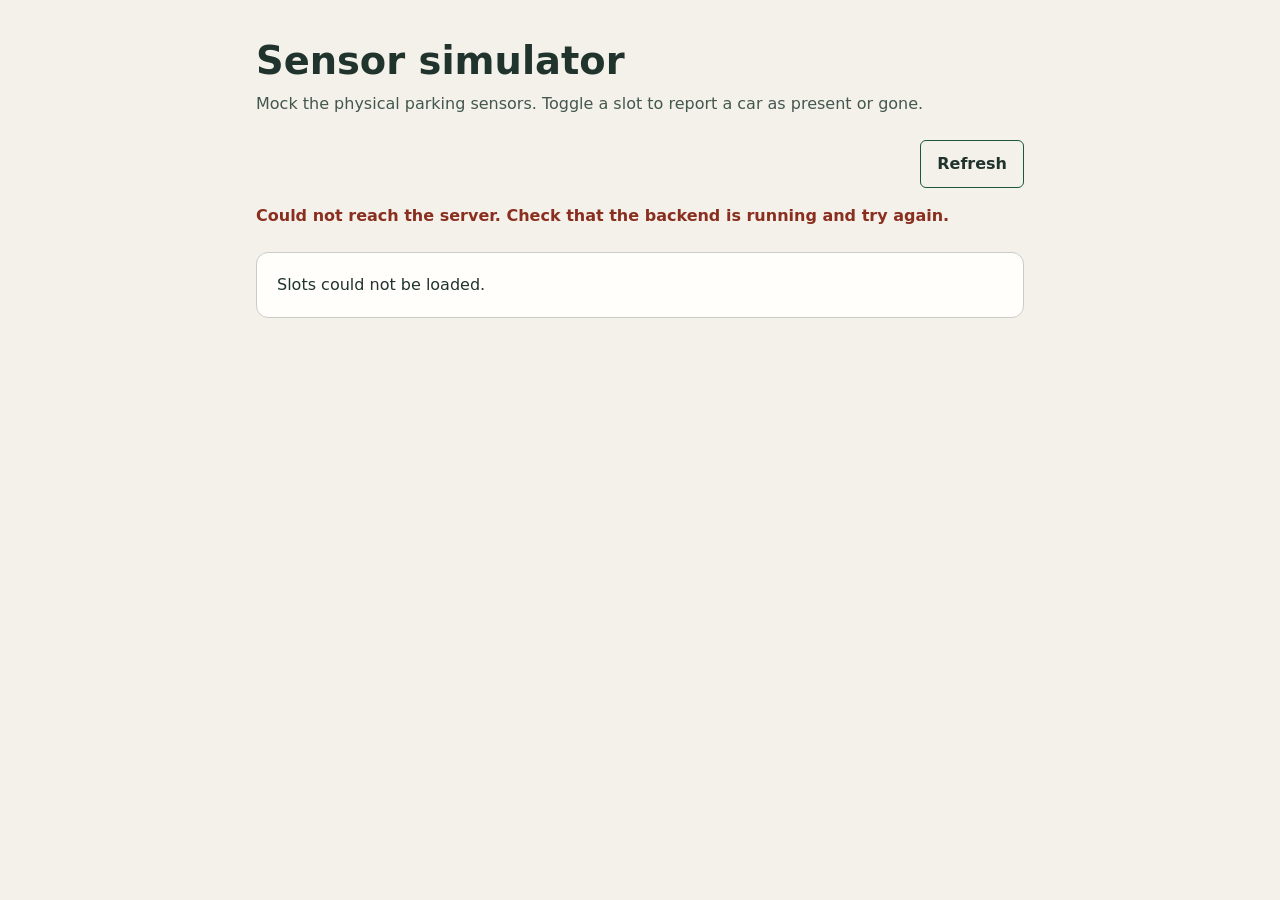
==== frontend/sensor/index.html @ ff9d5965 "Split into backend/ and frontend/, add guard login, sensor simulator and static hosting Co-Authored-" ====
<!doctype html>
<html lang="en">
<head>
  <meta charset="utf-8">
  <meta name="viewport" content="width=device-width, initial-scale=1">
  <title>Sensor simulator</title>
  <link rel="stylesheet" href="../shared/style.css">
  <style>
    main { width: min(100% - 2rem, 48rem); }
    .toolbar { display: flex; flex-wrap: wrap; align-items: center; justify-content: space-between; gap: .75rem; margin-top: 1.5rem; }
    .toolbar .note { margin: 0; }
    .floor { margin-top: 1.5rem; }
    .floor h2 { margin: 0 0 .5rem; font-size: 1.15rem; }
    .slot-list { list-style: none; margin: 0; padding: 0; display: grid; gap: .6rem; }
    .slot { display: flex; flex-wrap: wrap; align-items: center; justify-content: space-between; gap: .75rem; padding: .9rem 1rem; border: 1px solid var(--line); border-radius: 12px; background: var(--panel); }
    .slot-info { min-width: 0; }
    .slot-name { margin: 0; font-weight: 650; }
    .slot-meta { margin: .2rem 0 0; color: var(--muted); font-size: .95rem; }
    .slot-actions { display: flex; align-items: center; gap: .75rem; }
    .status { font-weight: 650; }
    .slot button { min-width: 10rem; }
    .panel p { margin: 0; }
    .loading, .empty, .error { text-align: left; }
  </style>
</head>
<body>
  <main>
    <h1>Sensor simulator</h1>
    <p class="intro">Mock the physical parking sensors. Toggle a slot to report a car as present or gone.</p>

    <div class="toolbar">
      <p class="note" id="updated" aria-live="polite"></p>
      <button type="button" class="secondary" id="refresh">Refresh</button>
    </div>

    <div id="message" class="message" role="alert" hidden></div>
    <p id="status" class="panel loading" role="status">Loading slots...</p>
    <div id="floors"></div>
  </main>
  <script src="../config.js"></script>
  <script src="../shared/api.js"></script>
  <script src="sensor.js"></script>
</body>
</html>
---- frontend/shared/style.css ----
:root {
  color-scheme: light;
  font: 16px/1.5 system-ui, sans-serif;
  color: #20342d;
  background: #f3f1e9;
  --ink: #20342d;
  --muted: #43574f;
  --line: #c9cec4;
  --panel: #fffefa;
  --green: #1e5541;
  --focus: #9b5a22;
  --error: #8a2f20;
}
* { box-sizing: border-box; }
body { margin: 0; min-height: 100vh; }
main { width: min(100% - 2rem, 28rem); margin: 0 auto; padding: 2.5rem 0; }
h1 { margin: 0; font-size: clamp(1.8rem, 7vw, 2.4rem); line-height: 1.1; }
p { margin: .6rem 0 0; }
a { color: #174a39; }
.intro, .note, .quiet { color: var(--muted); }
.panel { margin-top: 1.5rem; padding: 1.25rem; border: 1px solid var(--line); border-radius: 12px; background: var(--panel); }
label { display: block; margin-bottom: .35rem; font-weight: 650; }
input { width: 100%; min-height: 52px; padding: .65rem .75rem; border: 1px solid #87968e; border-radius: 6px; color: var(--ink); background: #fff; font: inherit; }
input:focus-visible, button:focus-visible, a:focus-visible { outline: 3px solid var(--focus); outline-offset: 3px; }
button { min-height: 48px; padding: .6rem 1rem; border: 1px solid var(--green); border-radius: 6px; color: #fff; background: var(--green); font: inherit; font-weight: 650; cursor: pointer; }
button.secondary { color: var(--ink); background: transparent; }
button:disabled { cursor: wait; opacity: .72; }
.message { margin: 1rem 0 0; color: var(--error); font-weight: 600; }
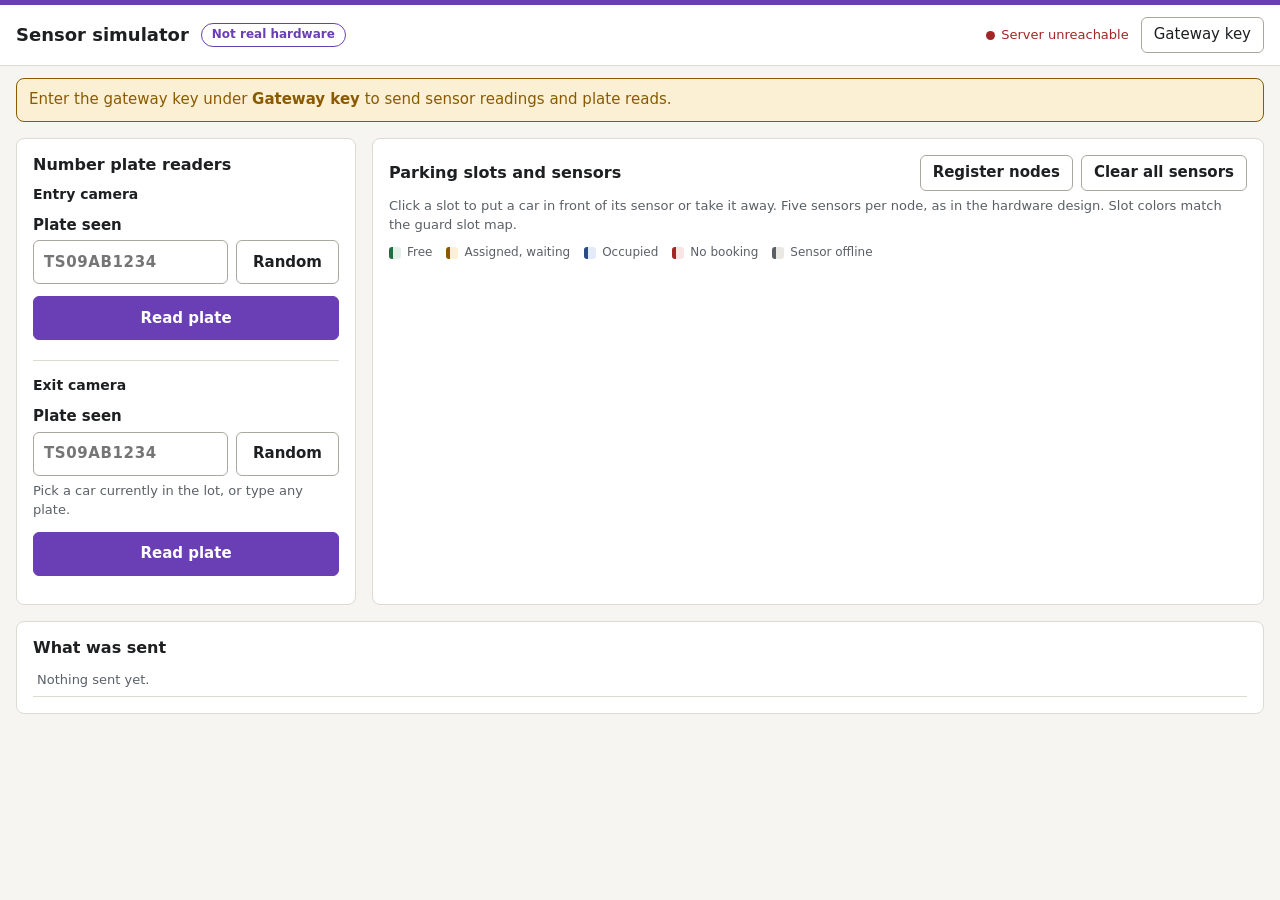
==== commit e91d68d5: "Restore old guard UI and sensor simulator in frontend/, add plate cameras, remembered plate and guar" ====
--- a/frontend/sensor/index.html
+++ b/frontend/sensor/index.html
@@ -4,39 +4,80 @@
   <meta charset="utf-8">
   <meta name="viewport" content="width=device-width, initial-scale=1">
   <title>Sensor simulator</title>
-  <link rel="stylesheet" href="../shared/style.css">
-  <style>
-    main { width: min(100% - 2rem, 48rem); }
-    .toolbar { display: flex; flex-wrap: wrap; align-items: center; justify-content: space-between; gap: .75rem; margin-top: 1.5rem; }
-    .toolbar .note { margin: 0; }
-    .floor { margin-top: 1.5rem; }
-    .floor h2 { margin: 0 0 .5rem; font-size: 1.15rem; }
-    .slot-list { list-style: none; margin: 0; padding: 0; display: grid; gap: .6rem; }
-    .slot { display: flex; flex-wrap: wrap; align-items: center; justify-content: space-between; gap: .75rem; padding: .9rem 1rem; border: 1px solid var(--line); border-radius: 12px; background: var(--panel); }
-    .slot-info { min-width: 0; }
-    .slot-name { margin: 0; font-weight: 650; }
-    .slot-meta { margin: .2rem 0 0; color: var(--muted); font-size: .95rem; }
-    .slot-actions { display: flex; align-items: center; gap: .75rem; }
-    .status { font-weight: 650; }
-    .slot button { min-width: 10rem; }
-    .panel p { margin: 0; }
-    .loading, .empty, .error { text-align: left; }
-  </style>
+  <link rel="stylesheet" href="sensor.css">
 </head>
 <body>
-  <main>
-    <h1>Sensor simulator</h1>
-    <p class="intro">Mock the physical parking sensors. Toggle a slot to report a car as present or gone.</p>
+  <header class="topbar">
+    <div class="brand">
+      <h1>Sensor simulator</h1>
+      <span class="badge">Not real hardware</span>
+    </div>
+    <div class="topbar-right">
+      <span id="conn" class="conn" data-state="connecting" role="status">Connecting...</span>
+      <button id="settings-btn" class="btn btn-quiet" type="button" aria-expanded="false" aria-controls="settings">Gateway key</button>
+    </div>
+  </header>
 
-    <div class="toolbar">
-      <p class="note" id="updated" aria-live="polite"></p>
-      <button type="button" class="secondary" id="refresh">Refresh</button>
+  <form id="settings" class="settings" hidden>
+    <div class="field">
+      <label for="gateway-key">Gateway key <span class="opt">same as PARKING_GATEWAY_KEY on the server</span></label>
+      <input id="gateway-key" type="password" autocomplete="off" placeholder="Required for sensors and cameras">
     </div>
+    <button class="btn" type="submit">Save</button>
+  </form>
 
-    <div id="message" class="message" role="alert" hidden></div>
-    <p id="status" class="panel loading" role="status">Loading slots...</p>
-    <div id="floors"></div>
+  <p id="key-notice" class="notice" hidden>
+    Enter the gateway key under <strong>Gateway key</strong> to send sensor readings and plate reads.
+  </p>
+
+  <main class="layout">
+    <section class="panel readers" aria-labelledby="readers-title">
+      <h2 id="readers-title">Number plate readers</h2>
+
+      <form id="reader-entry" class="reader" autocomplete="off">
+        <h3>Entry camera</h3>
+        <label for="entry-plate">Plate seen</label>
+        <div class="row">
+          <input id="entry-plate" required autocapitalize="characters" spellcheck="false" placeholder="TS09AB1234">
+          <button class="btn" type="button" data-random="entry-plate">Random</button>
+        </div>
+        <button class="btn btn-primary" type="submit">Read plate</button>
+        <div id="entry-result" class="result" aria-live="polite"></div>
+      </form>
+
+      <form id="reader-exit" class="reader" autocomplete="off">
+        <h3>Exit camera</h3>
+        <label for="exit-plate">Plate seen</label>
+        <div class="row">
+          <input id="exit-plate" required autocapitalize="characters" spellcheck="false" placeholder="TS09AB1234" list="parked-plates">
+          <datalist id="parked-plates"></datalist>
+          <button class="btn" type="button" data-random="exit-plate">Random</button>
+        </div>
+        <p class="hint">Pick a car currently in the lot, or type any plate.</p>
+        <button class="btn btn-primary" type="submit">Read plate</button>
+        <div id="exit-result" class="result" aria-live="polite"></div>
+      </form>
+    </section>
+
+    <section class="panel sensors" aria-labelledby="sensors-title">
+      <div class="panel-head">
+        <h2 id="sensors-title">Parking slots and sensors</h2>
+        <div class="actions">
+          <button id="register-btn" class="btn btn-small" type="button">Register nodes</button>
+          <button id="clear-btn" class="btn btn-small" type="button">Clear all sensors</button>
+        </div>
+      </div>
+      <p class="hint">Click a slot to put a car in front of its sensor or take it away. Five sensors per node, as in the hardware design. Slot colors match the guard slot map.</p>
+      <div id="legend" class="legend"></div>
+      <div id="nodes"></div>
+    </section>
+
+    <section class="panel log-panel" aria-labelledby="log-title">
+      <h2 id="log-title">What was sent</h2>
+      <ol id="log" class="log" aria-live="polite"></ol>
+    </section>
   </main>
+
   <script src="../config.js"></script>
   <script src="../shared/api.js"></script>
   <script src="sensor.js"></script>
--- a/frontend/sensor/sensor.css
+++ b/frontend/sensor/sensor.css
@@ -0,0 +1,123 @@
+:root {
+  color-scheme: light;
+  --bg: #f6f5f1;
+  --panel: #ffffff;
+  --ink: #1d1f21;
+  --ink-soft: #5b6066;
+  --line: #dcdad2;
+  --accent: #6a3fb5;
+  --accent-ink: #ffffff;
+  --free: #1f6f43;
+  --free-bg: #e4f1e9;
+  --held: #8a5a00;
+  --held-bg: #fbf0d4;
+  --busy: #2c4a8a;
+  --busy-bg: #e3eafa;
+  --warn: #a32626;
+  --warn-bg: #fbe4e4;
+  --off: #5b6066;
+  --off-bg: #e9e8e3;
+  --focus: #1b5fd1;
+  --radius: 8px;
+}
+* { box-sizing: border-box; }
+body { margin: 0; background: var(--bg); color: var(--ink); font: 15px/1.45 system-ui, -apple-system, "Segoe UI", Roboto, sans-serif; }
+h1, h2, h3 { margin: 0; line-height: 1.2; }
+h1 { font-size: 18px; }
+h2 { font-size: 16px; }
+h3 { font-size: 14px; margin-bottom: 4px; }
+:focus-visible { outline: 3px solid var(--focus); outline-offset: 2px; }
+
+.topbar { display: flex; align-items: center; justify-content: space-between; gap: 12px; flex-wrap: wrap; padding: 12px 16px; background: var(--panel); border-top: 5px solid var(--accent); border-bottom: 1px solid var(--line); }
+.brand { display: flex; align-items: center; gap: 12px; flex-wrap: wrap; }
+.badge { padding: 2px 10px; border-radius: 12px; font-size: 12px; font-weight: 600; color: var(--accent); border: 1px solid var(--accent); }
+.topbar-right { display: flex; align-items: center; gap: 12px; }
+.conn { font-size: 13px; color: var(--ink-soft); display: inline-flex; align-items: center; gap: 6px; }
+.conn::before { content: ""; width: 9px; height: 9px; border-radius: 50%; background: var(--off); }
+.conn[data-state="ok"]::before { background: var(--free); }
+.conn[data-state="down"]::before { background: var(--warn); }
+.conn[data-state="down"] { color: var(--warn); }
+
+.settings { display: flex; gap: 12px; align-items: flex-end; flex-wrap: wrap; padding: 10px 16px; background: var(--panel); border-bottom: 1px solid var(--line); }
+.settings[hidden], .notice[hidden] { display: none; }
+.settings .field { flex: 1 1 240px; }
+.settings label { margin-top: 0; }
+.notice { margin: 12px 16px 0; padding: 10px 12px; border-radius: var(--radius); background: var(--held-bg); color: var(--held); border: 1px solid var(--held); }
+
+.layout { display: grid; gap: 16px; padding: 16px; max-width: 1280px; margin: 0 auto; grid-template-columns: minmax(280px, 340px) 1fr; grid-template-areas: "readers sensors" "log log"; }
+.readers { grid-area: readers; align-self: start; }
+.sensors { grid-area: sensors; }
+.log-panel { grid-area: log; }
+@media (max-width: 760px) {
+  .layout { grid-template-columns: 1fr; grid-template-areas: "readers" "sensors" "log"; padding: 12px; }
+}
+
+.panel { background: var(--panel); border: 1px solid var(--line); border-radius: var(--radius); padding: 16px; min-width: 0; }
+.panel-head { display: flex; align-items: center; justify-content: space-between; gap: 12px; flex-wrap: wrap; }
+.actions { display: flex; gap: 8px; flex-wrap: wrap; }
+.hint { margin: 6px 0 0; font-size: 13px; color: var(--ink-soft); }
+
+label { display: block; font-weight: 600; margin: 12px 0 4px; }
+.opt { font-weight: 400; font-size: 12px; color: var(--ink-soft); margin-left: 4px; }
+input { width: 100%; min-height: 44px; padding: 8px 10px; font: inherit; color: var(--ink); background: #fff; border: 1px solid #aaa79d; border-radius: 6px; }
+input:focus { border-color: var(--focus); }
+#entry-plate, #exit-plate { text-transform: uppercase; letter-spacing: 0.04em; font-weight: 600; }
+.row { display: flex; gap: 8px; }
+.row input { flex: 1; min-width: 0; }
+.readers h2 { margin-bottom: 12px; }
+.reader + .reader { margin-top: 20px; padding-top: 16px; border-top: 1px solid var(--line); }
+
+.btn { min-height: 44px; padding: 8px 16px; font: inherit; font-weight: 600; cursor: pointer; color: var(--ink); background: var(--panel); border: 1px solid #aaa79d; border-radius: 6px; }
+.btn:hover { border-color: var(--ink-soft); }
+.btn[disabled] { opacity: 0.55; cursor: not-allowed; }
+.btn-primary { width: 100%; margin-top: 12px; color: var(--accent-ink); background: var(--accent); border-color: var(--accent); }
+.btn-quiet { min-height: 36px; padding: 4px 12px; font-weight: 500; }
+.btn-small { min-height: 36px; padding: 4px 12px; }
+
+.result { margin-top: 12px; }
+.card { border: 1px solid var(--line); border-radius: var(--radius); padding: 12px; }
+.card.ok { border-color: var(--free); background: var(--free-bg); }
+.card.error { border-color: var(--warn); background: var(--warn-bg); color: var(--warn); font-weight: 600; }
+.card .big { font-size: 24px; font-weight: 700; line-height: 1.1; }
+.card .meta { color: var(--ink-soft); margin-top: 4px; }
+.card .follow { margin-top: 10px; }
+
+.legend { display: flex; flex-wrap: wrap; gap: 6px 14px; margin-top: 10px; font-size: 12px; color: var(--ink-soft); }
+.legend span { display: inline-flex; align-items: center; gap: 6px; }
+.legend i { width: 12px; height: 12px; border-radius: 3px; border-left: 4px solid; }
+
+.node { margin-top: 14px; border: 1px solid var(--line); border-radius: var(--radius); padding: 12px; }
+.node[data-online="false"] { border-style: dashed; background: var(--off-bg); }
+.node-head { display: flex; align-items: center; justify-content: space-between; gap: 8px; flex-wrap: wrap; margin-bottom: 8px; }
+.node-title { font-weight: 700; }
+.node-title small { font-weight: 400; color: var(--ink-soft); margin-left: 6px; }
+.toggle { min-height: 36px; padding: 4px 12px; font: inherit; font-weight: 600; cursor: pointer; border-radius: 18px; border: 1px solid var(--free); color: var(--free); background: var(--free-bg); }
+.toggle[aria-pressed="false"] { border-color: var(--warn); color: var(--warn); background: var(--warn-bg); }
+
+.grid { display: grid; grid-template-columns: repeat(auto-fill, minmax(124px, 1fr)); gap: 8px; }
+.slot { padding: 8px 10px; border-radius: 6px; border: 1px solid var(--line); border-left-width: 6px; min-height: 92px; text-align: left; font: inherit; color: var(--ink); background: var(--bg); cursor: pointer; }
+.slot .name { font-weight: 700; }
+.slot .state { font-size: 12px; font-weight: 600; margin-top: 2px; }
+.slot .ir { font-size: 12px; color: var(--ink-soft); }
+.slot .plate { font-size: 12px; font-weight: 600; overflow-wrap: anywhere; }
+.slot[data-state="free"] { background: var(--free-bg); border-left-color: var(--free); }
+.slot[data-state="free"] .state { color: var(--free); }
+.slot[data-state="held"] { background: var(--held-bg); border-left-color: var(--held); }
+.slot[data-state="held"] .state { color: var(--held); }
+.slot[data-state="occupied"] { background: var(--busy-bg); border-left-color: var(--busy); }
+.slot[data-state="occupied"] .state { color: var(--busy); }
+.slot[data-state="unbooked"] { background: var(--warn-bg); border-left-color: var(--warn); }
+.slot[data-state="unbooked"] .state { color: var(--warn); }
+.slot[data-state="offline"] { background: var(--off-bg); border-left-color: var(--off); border-style: dashed; border-left-style: solid; }
+.slot[data-state="offline"] .state { color: var(--off); }
+.slot[data-blocked="true"] { box-shadow: inset 0 0 0 2px var(--busy); }
+.slot[data-pending="true"] .ir { color: var(--held); font-weight: 600; }
+
+.log { list-style: none; margin: 8px 0 0; padding: 0; max-height: 260px; overflow-y: auto; font-size: 13px; }
+.log li { display: flex; gap: 10px; padding: 6px 4px; border-bottom: 1px solid var(--line); }
+.log time { color: var(--ink-soft); white-space: nowrap; font-variant-numeric: tabular-nums; }
+.log .what { flex: 1; min-width: 0; overflow-wrap: anywhere; }
+.log .outcome { font-weight: 600; text-align: right; max-width: 45%; overflow-wrap: anywhere; color: var(--free); }
+.log li[data-kind="error"] .outcome { color: var(--warn); }
+.log li[data-kind="alert"] .outcome { color: var(--held); }
+.log .empty { color: var(--ink-soft); }
